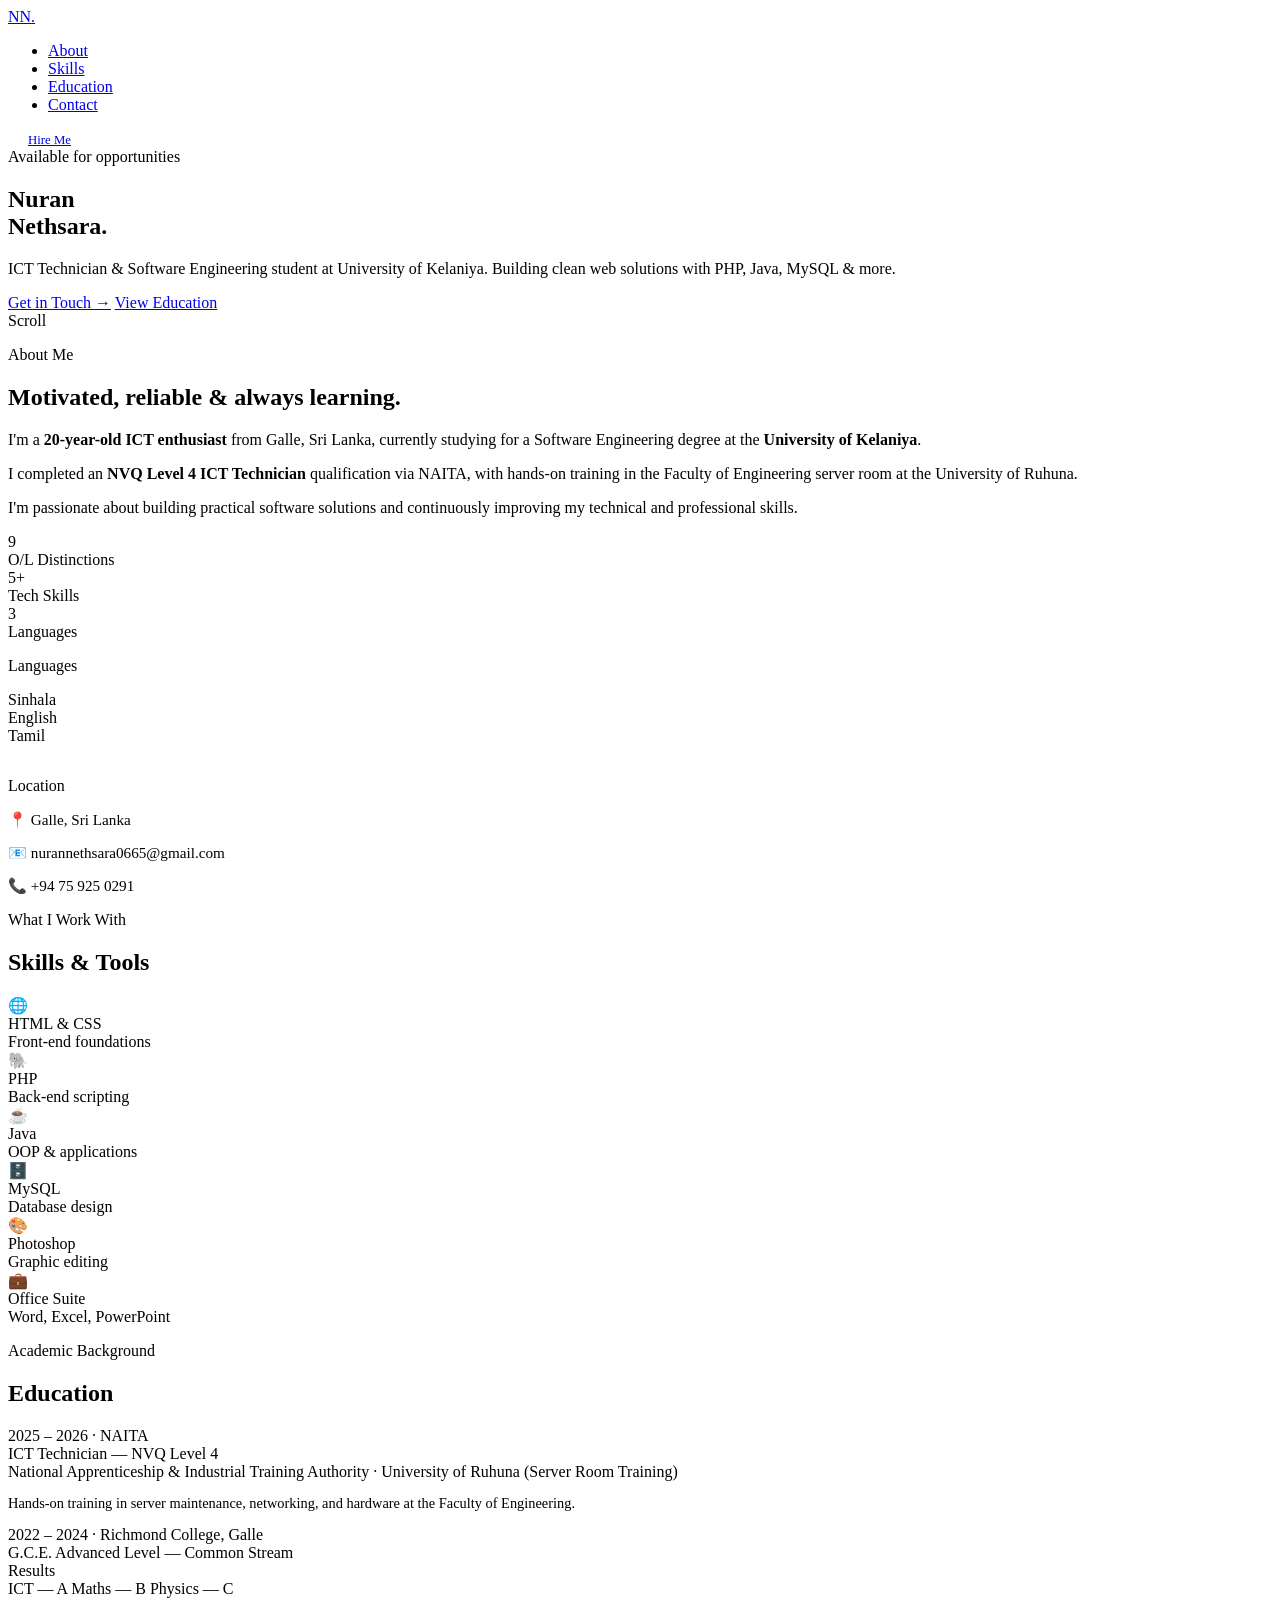
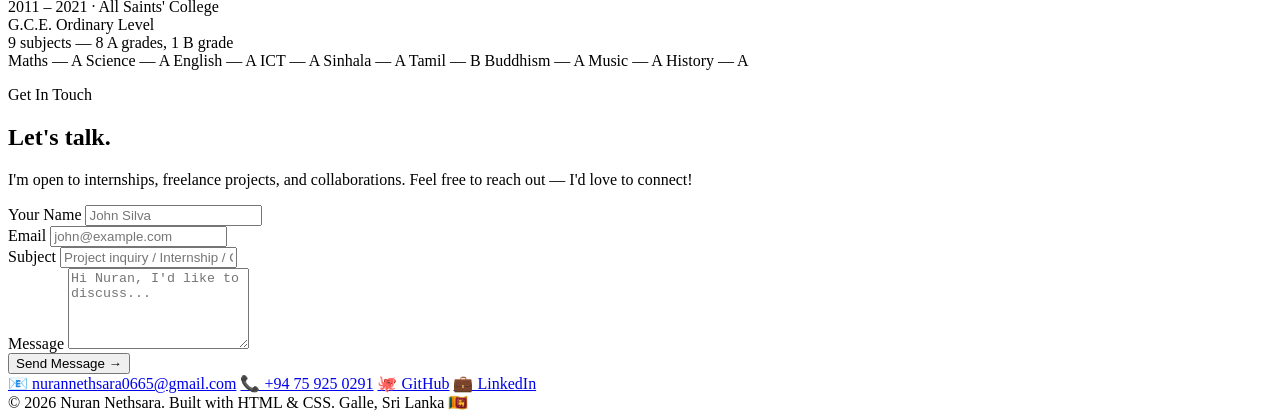
==== index.html @ fb5e3c19 "Update index.html" ====
<!DOCTYPE html>
<html lang="en">
<head>
<meta charset="UTF-8">
<meta name="viewport" content="width=device-width, initial-scale=1.0">
<title>Nuran Nethsara — ICT Technician & Developer</title>
<link href="https://fonts.googleapis.com/css2?family=Syne:wght@400;500;600;700;800&family=DM+Sans:ital,wght@0,300;0,400;0,500;1,300&display=swap" rel="stylesheet">
<link href="https://github.com/nurannethsara/nurannethsara.github.io/blob/758da7e2cd773003d09fb0787249d0e56557e834/Style.css" rel="stylesheet">
</head>
<body>

<!-- ── NAV ── -->
<nav>
  <a href="#hero" class="nav-logo">NN<span>.</span></a>
  <ul class="nav-links">
    <li><a href="about.html">About</a></li>
    <li><a href="https://github.com/nurannethsara/nurannethsara.github.io/blob/f332713acf069020cc427715a535e6f636469f1b/skills.html">Skills</a></li>
    <li><a href="https://github.com/nurannethsara/nurannethsara.github.io/blob/f332713acf069020cc427715a535e6f636469f1b/education.html">Education</a></li>
    <li><a href="https://github.com/nurannethsara/nurannethsara.github.io/blob/f332713acf069020cc427715a535e6f636469f1b/contacts.html">Contact</a></li>
  </ul>
  <a href="mailto:nurannethsara0665@gmail.com" class="btn-primary" style="font-size:0.8rem; padding:0.6rem 1.25rem;">Hire Me</a>
</nav>

<!-- ── HERO ── -->
<section id="hero">
  <div class="hero-glow"></div>
  <div class="hero-glow2"></div>
  <div class="hero-content">
    <div class="hero-badge">Available for opportunities</div>
    <h1>
      Nuran<br>
      <span class="line2">Nethsara.</span>
    </h1>
    <p class="hero-desc">
      ICT Technician &amp; Software Engineering student at University of Kelaniya. 
      Building clean web solutions with PHP, Java, MySQL &amp; more.
    </p>
    <div class="hero-cta">
      <a href="#contact" class="btn-primary">Get in Touch →</a>
      <a href="#education" class="btn-outline">View Education</a>
    </div>
  </div>
  <div class="hero-scroll">
    <span>Scroll</span>
    <div class="scroll-line"></div>
  </div>
</section>

<!-- ── ABOUT ── -->
<section id="about">
  <div class="about-grid">
    <div class="about-text">
      <p class="section-label">About Me</p>
      <h2 class="section-title">Motivated, reliable &amp; always learning.</h2>
      <p>I'm a <strong>20-year-old ICT enthusiast</strong> from Galle, Sri Lanka, currently studying for a Software Engineering degree at the <strong>University of Kelaniya</strong>.</p>
      <p>I completed an <strong>NVQ Level 4 ICT Technician</strong> qualification via NAITA, with hands-on training in the Faculty of Engineering server room at the University of Ruhuna.</p>
      <p>I'm passionate about building practical software solutions and continuously improving my technical and professional skills.</p>
      <div class="stat-row">
        <div class="stat-box">
          <div class="stat-num">9</div>
          <div class="stat-label">O/L Distinctions</div>
        </div>
        <div class="stat-box">
          <div class="stat-num">5+</div>
          <div class="stat-label">Tech Skills</div>
        </div>
        <div class="stat-box">
          <div class="stat-num">3</div>
          <div class="stat-label">Languages</div>
        </div>
      </div>
    </div>
    <div>
      <p class="section-label">Languages</p>
      <div class="lang-block">
        <div class="lang-item">
          <span class="lang-name">Sinhala</span>
          <div class="lang-dots">
            <div class="dot filled"></div><div class="dot filled"></div><div class="dot filled"></div><div class="dot filled"></div><div class="dot filled"></div>
          </div>
        </div>
        <div class="lang-item">
          <span class="lang-name">English</span>
          <div class="lang-dots">
            <div class="dot filled"></div><div class="dot filled"></div><div class="dot filled"></div><div class="dot filled"></div><div class="dot"></div>
          </div>
        </div>
        <div class="lang-item">
          <span class="lang-name">Tamil</span>
          <div class="lang-dots">
            <div class="dot filled"></div><div class="dot filled"></div><div class="dot filled"></div><div class="dot"></div><div class="dot"></div>
          </div>
        </div>
      </div>
      <div style="margin-top:2rem;">
        <p class="section-label">Location</p>
        <p style="color:var(--muted); font-size:0.95rem; margin-top:0.5rem;">📍 Galle, Sri Lanka</p>
        <p style="color:var(--muted); font-size:0.95rem; margin-top:0.4rem;">📧 nurannethsara0665@gmail.com</p>
        <p style="color:var(--muted); font-size:0.95rem; margin-top:0.4rem;">📞 +94 75 925 0291</p>
      </div>
    </div>
  </div>
</section>

<!-- ── SKILLS ── -->
<section id="skills">
  <p class="section-label">What I Work With</p>
  <h2 class="section-title">Skills &amp; Tools</h2>
  <div class="skills-grid">
    <div class="skill-card">
      <span class="skill-icon">🌐</span>
      <div class="skill-name">HTML &amp; CSS</div>
      <div class="skill-level">Front-end foundations</div>
      <div class="skill-bar"><div class="skill-fill" style="width:80%"></div></div>
    </div>
    <div class="skill-card">
      <span class="skill-icon">🐘</span>
      <div class="skill-name">PHP</div>
      <div class="skill-level">Back-end scripting</div>
      <div class="skill-bar"><div class="skill-fill" style="width:65%"></div></div>
    </div>
    <div class="skill-card">
      <span class="skill-icon">☕</span>
      <div class="skill-name">Java</div>
      <div class="skill-level">OOP &amp; applications</div>
      <div class="skill-bar"><div class="skill-fill" style="width:60%"></div></div>
    </div>
    <div class="skill-card">
      <span class="skill-icon">🗄️</span>
      <div class="skill-name">MySQL</div>
      <div class="skill-level">Database design</div>
      <div class="skill-bar"><div class="skill-fill" style="width:70%"></div></div>
    </div>
    <div class="skill-card">
      <span class="skill-icon">🎨</span>
      <div class="skill-name">Photoshop</div>
      <div class="skill-level">Graphic editing</div>
      <div class="skill-bar"><div class="skill-fill" style="width:75%"></div></div>
    </div>
    <div class="skill-card">
      <span class="skill-icon">💼</span>
      <div class="skill-name">Office Suite</div>
      <div class="skill-level">Word, Excel, PowerPoint</div>
      <div class="skill-bar"><div class="skill-fill" style="width:90%"></div></div>
    </div>
  </div>
</section>

<!-- ── EDUCATION ── -->
<section id="education">
  <p class="section-label">Academic Background</p>
  <h2 class="section-title">Education</h2>
  <div class="timeline">
    <div class="tl-item">
      <div class="tl-dot"></div>
      <div class="tl-year">2025 – 2026 · NAITA</div>
      <div class="tl-title">ICT Technician — NVQ Level 4</div>
      <div class="tl-school">National Apprenticeship &amp; Industrial Training Authority · University of Ruhuna (Server Room Training)</div>
      <p style="color:var(--muted); font-size:0.9rem;">Hands-on training in server maintenance, networking, and hardware at the Faculty of Engineering.</p>
    </div>
    <div class="tl-item">
      <div class="tl-dot"></div>
      <div class="tl-year">2022 – 2024 · Richmond College, Galle</div>
      <div class="tl-title">G.C.E. Advanced Level — Common Stream</div>
      <div class="tl-school">Results</div>
      <div class="grade-pills">
        <span class="pill a">ICT — A</span>
        <span class="pill b">Maths — B</span>
        <span class="pill c">Physics — C</span>
      </div>
    </div>
    <div class="tl-item">
      <div class="tl-dot"></div>
      <div class="tl-year">2011 – 2021 · All Saints' College</div>
      <div class="tl-title">G.C.E. Ordinary Level</div>
      <div class="tl-school">9 subjects — 8 A grades, 1 B grade</div>
      <div class="grade-pills">
        <span class="pill a">Maths — A</span>
        <span class="pill a">Science — A</span>
        <span class="pill a">English — A</span>
        <span class="pill a">ICT — A</span>
        <span class="pill a">Sinhala — A</span>
        <span class="pill b">Tamil — B</span>
        <span class="pill a">Buddhism — A</span>
        <span class="pill a">Music — A</span>
        <span class="pill a">History — A</span>
      </div>
    </div>
  </div>
</section>

<!-- ── CONTACT ── -->
<section id="contact">
  <p class="section-label">Get In Touch</p>
  <h2 class="section-title">Let's talk.</h2>
  <div class="contact-wrap">
    <p class="contact-desc">
      I'm open to internships, freelance projects, and collaborations. 
      Feel free to reach out — I'd love to connect!
    </p>
    <form class="contact-form" onsubmit="handleSubmit(event)">
      <div class="form-row">
        <div class="form-group">
          <label>Your Name</label>
          <input type="text" placeholder="John Silva" required />
        </div>
        <div class="form-group">
          <label>Email</label>
          <input type="email" placeholder="john@example.com" required />
        </div>
      </div>
      <div class="form-group">
        <label>Subject</label>
        <input type="text" placeholder="Project inquiry / Internship / Collaboration" />
      </div>
      <div class="form-group">
        <label>Message</label>
        <textarea rows="5" placeholder="Hi Nuran, I'd like to discuss..."></textarea>
      </div>
      <div>
        <button type="submit" class="btn-primary">Send Message →</button>
      </div>
      <p id="form-msg" style="font-size:0.875rem; color:var(--accent); display:none; margin-top:0.5rem;">✓ Message sent! (Connect a form service like Formspree to make this live.)</p>
    </form>
    <div class="contact-links">
      <a href="mailto:nurannethsara0665@gmail.com" class="contact-link">📧 nurannethsara0665@gmail.com</a>
      <a href="tel:+94759250291" class="contact-link">📞 +94 75 925 0291</a>
      <a href="https://github.com" target="_blank" class="contact-link">🐙 GitHub</a>
      <a href="https://linkedin.com" target="_blank" class="contact-link">💼 LinkedIn</a>
    </div>
  </div>
</section>

<!-- ── FOOTER ── -->
<footer>
  <span>© 2026 Nuran Nethsara. Built with HTML &amp; CSS.</span>
  <span>Galle, Sri Lanka 🇱🇰</span>
</footer>

<script>
function handleSubmit(e) {
  e.preventDefault();
  document.getElementById('form-msg').style.display = 'block';
  e.target.reset();
}

const observer = new IntersectionObserver((entries) => {
  entries.forEach(entry => {
    if (entry.isIntersecting) {
      entry.target.style.opacity = '1';
      entry.target.style.transform = 'translateY(0)';
    }
  });
}, { threshold: 0.1 });

document.querySelectorAll('.skill-card, .tl-item, .stat-box').forEach(el => {
  el.style.opacity = '0';
  el.style.transform = 'translateY(20px)';
  el.style.transition = 'opacity 0.5s ease, transform 0.5s ease';
  observer.observe(el);
});
</script>
</body>
</html>
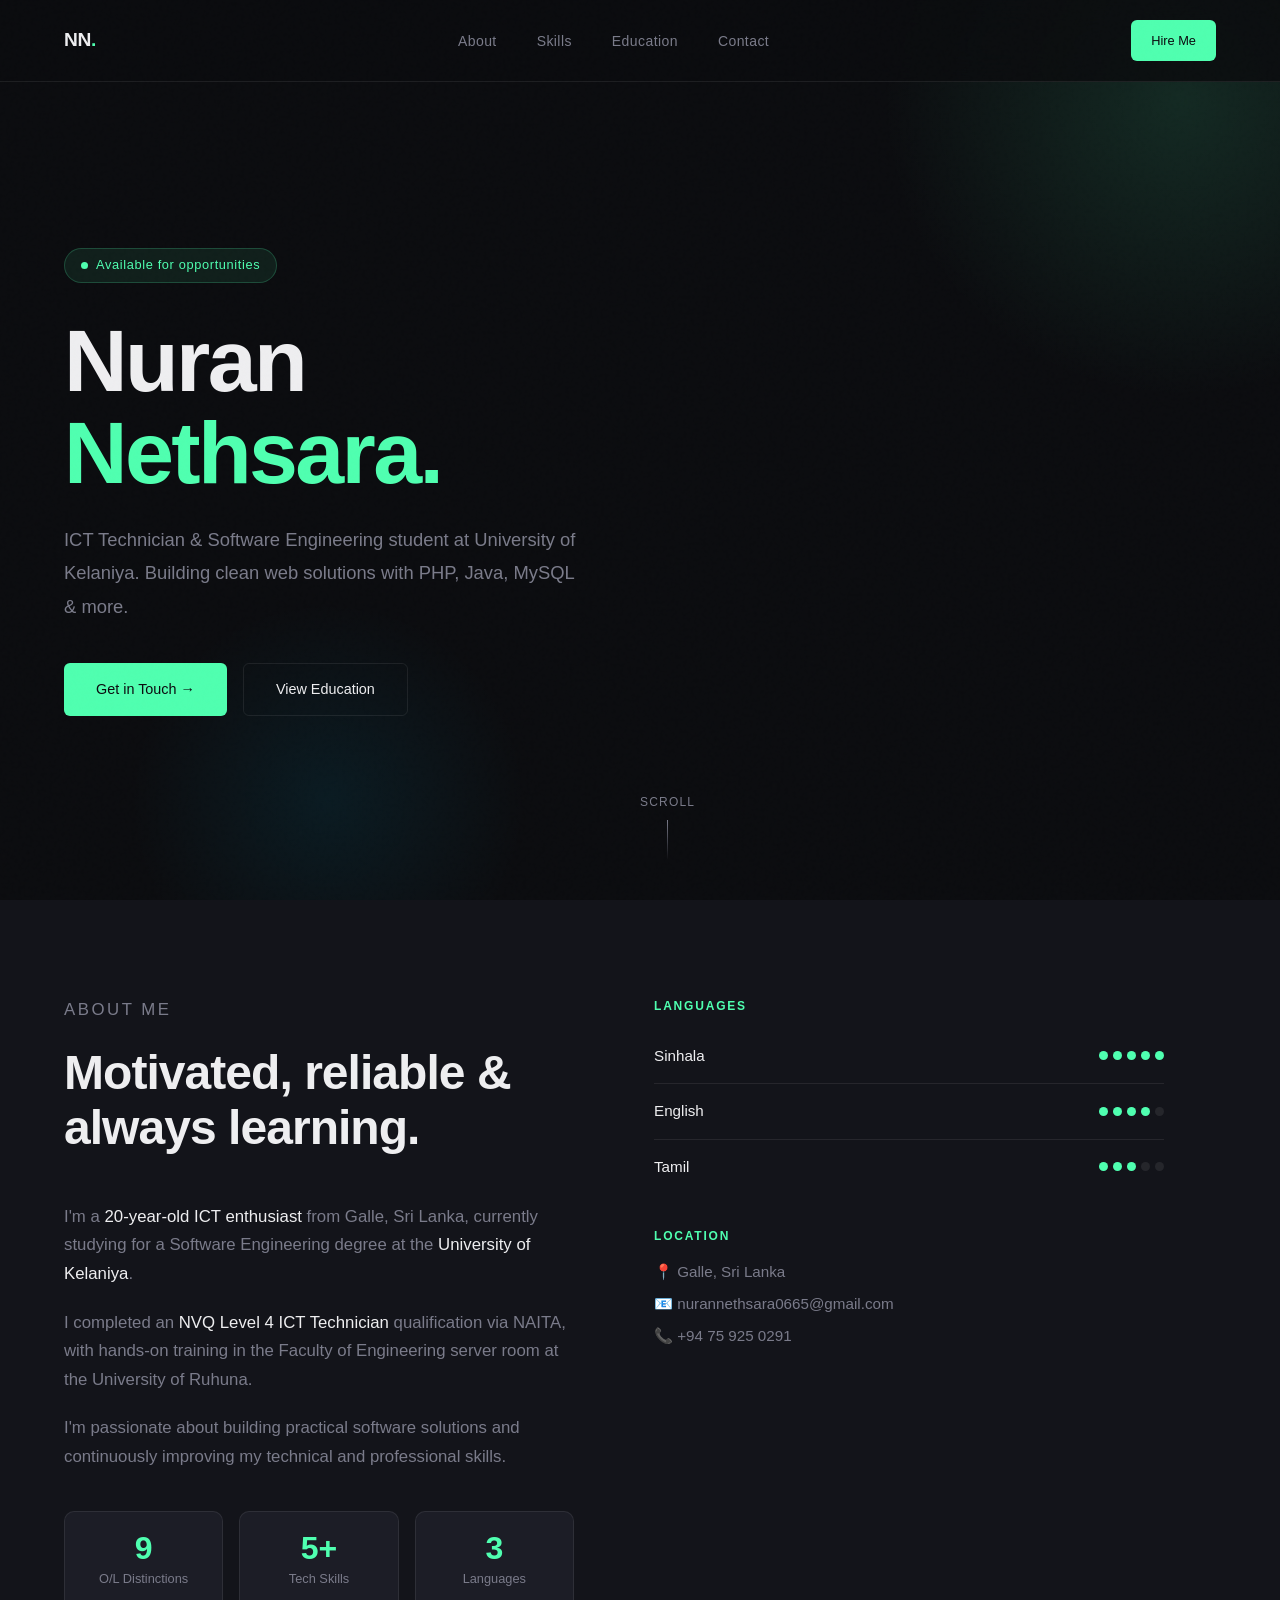
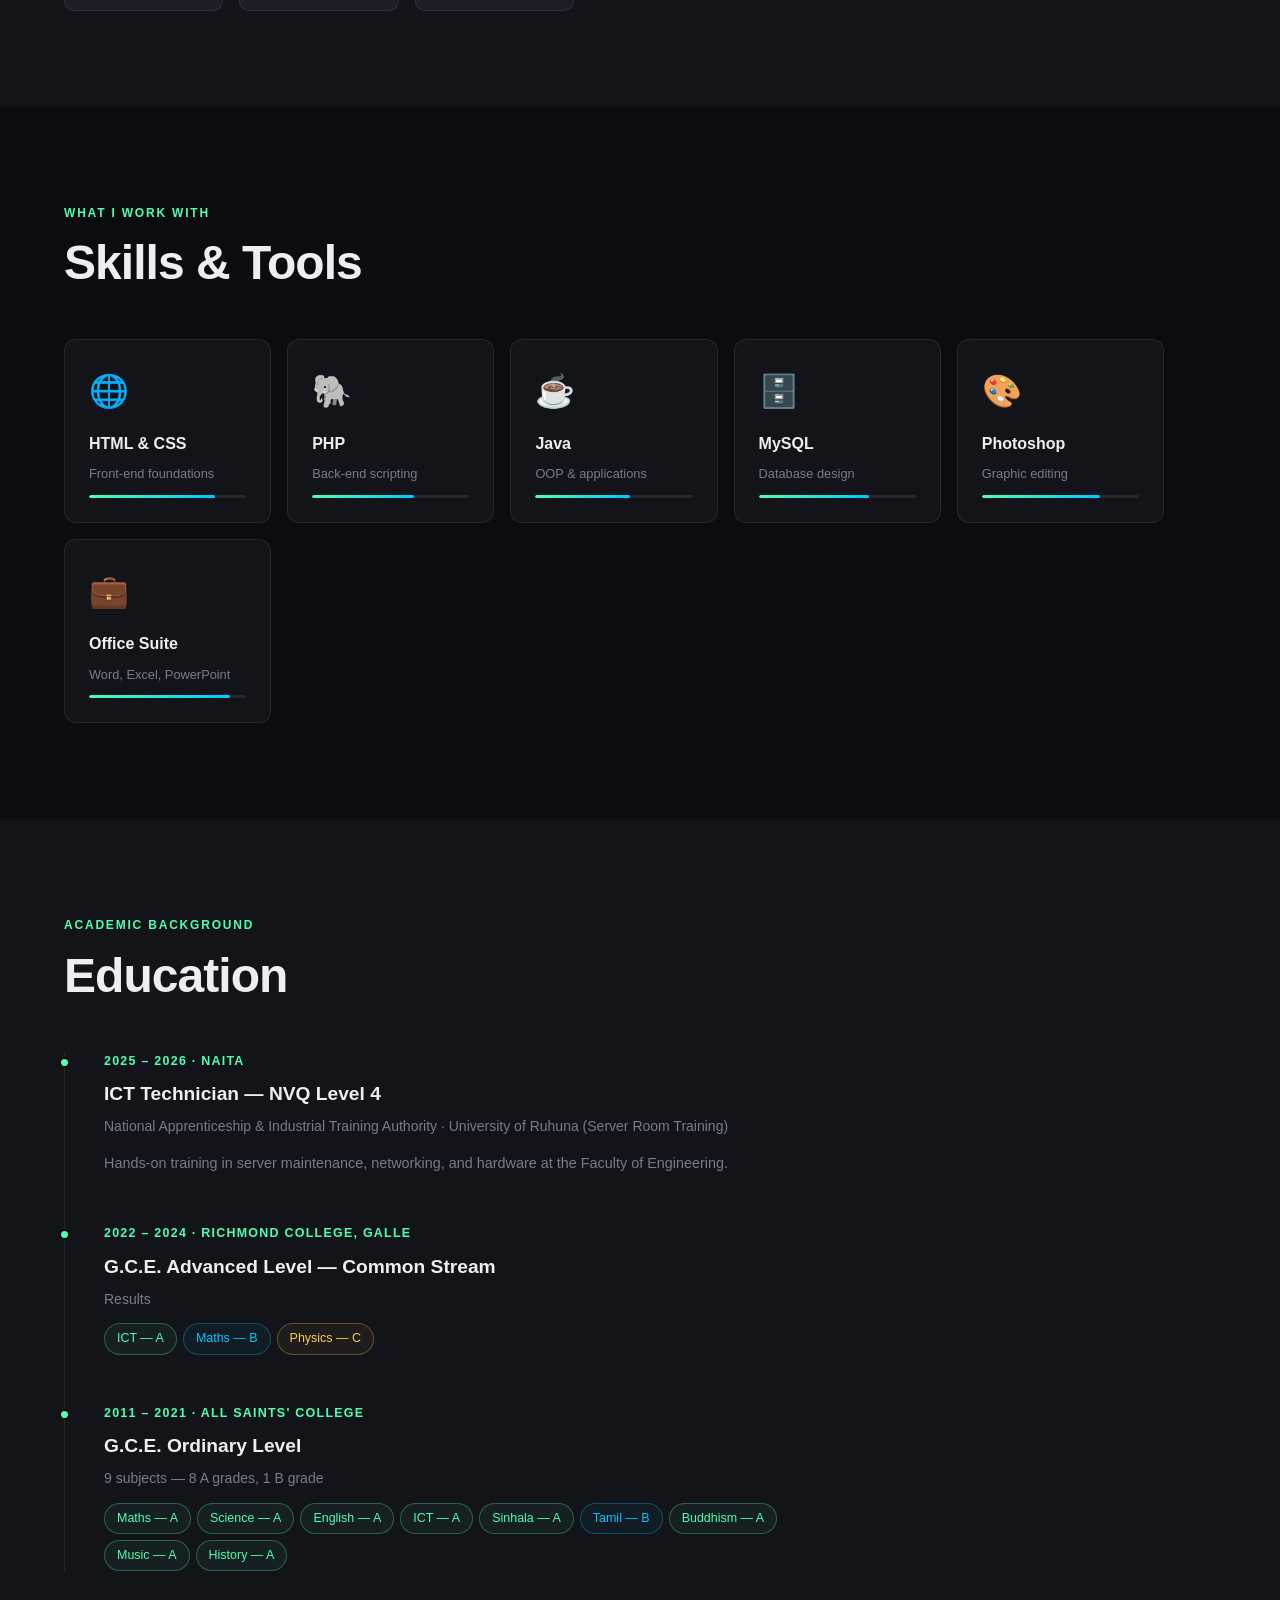
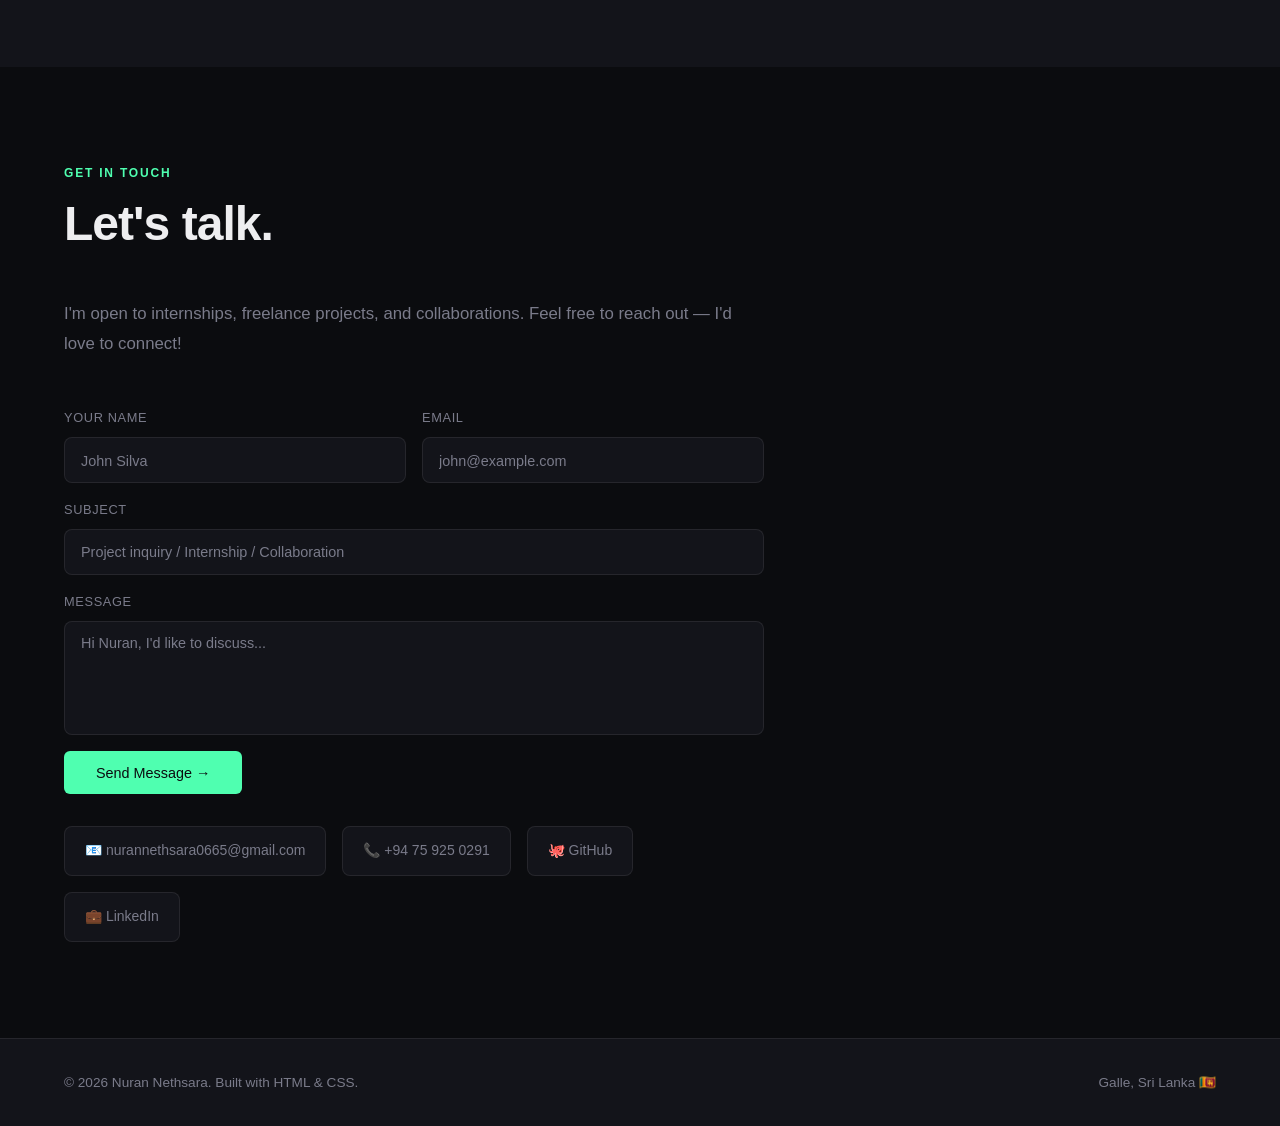
==== commit 22148f0b: "Update index.html" ====
--- a/index.html
+++ b/index.html
@@ -5,7 +5,7 @@
 <meta name="viewport" content="width=device-width, initial-scale=1.0">
 <title>Nuran Nethsara — ICT Technician & Developer</title>
 <link href="https://fonts.googleapis.com/css2?family=Syne:wght@400;500;600;700;800&family=DM+Sans:ital,wght@0,300;0,400;0,500;1,300&display=swap" rel="stylesheet">
-<link href="https://github.com/nurannethsara/nurannethsara.github.io/blob/758da7e2cd773003d09fb0787249d0e56557e834/Style.css" rel="stylesheet">
+<link href="Style.css" rel="stylesheet">
 </head>
 <body>
 
--- a/Style.css
+++ b/Style.css
@@ -0,0 +1,544 @@
+ *, *::before, *::after { box-sizing: border-box; margin: 0; padding: 0; }
+
+  :root {
+    --bg: #0b0c0f;
+    --surface: #13141a;
+    --surface2: #1c1d26;
+    --border: rgba(255,255,255,0.08);
+    --accent: #4fffb0;
+    --accent2: #00c8ff;
+    --text: #eeeef0;
+    --muted: #7a7b8a;
+    --font-display: 'Syne', sans-serif;
+    --font-body: 'DM Sans', sans-serif;
+  }
+
+  html { scroll-behavior: smooth; }
+
+  body {
+    background: var(--bg);
+    color: var(--text);
+    font-family: var(--font-body);
+    font-size: 16px;
+    line-height: 1.7;
+    overflow-x: hidden;
+  }
+
+  /* ── NOISE TEXTURE OVERLAY ── */
+  body::before {
+    content: '';
+    position: fixed;
+    inset: 0;
+    background-image: url("data:image/svg+xml,%3Csvg viewBox='0 0 256 256' xmlns='http://www.w3.org/2000/svg'%3E%3Cfilter id='noise'%3E%3CfeTurbulence type='fractalNoise' baseFrequency='0.9' numOctaves='4' stitchTiles='stitch'/%3E%3C/filter%3E%3Crect width='100%25' height='100%25' filter='url(%23noise)' opacity='0.04'/%3E%3C/svg%3E");
+    pointer-events: none;
+    z-index: 9999;
+    opacity: 0.4;
+  }
+
+  /* ── NAV ── */
+  nav {
+    position: fixed;
+    top: 0; left: 0; right: 0;
+    z-index: 100;
+    display: flex;
+    align-items: center;
+    justify-content: space-between;
+    padding: 1.25rem 4rem;
+    background: rgba(11,12,15,0.85);
+    backdrop-filter: blur(16px);
+    border-bottom: 1px solid var(--border);
+  }
+
+  .nav-logo {
+    font-family: var(--font-display);
+    font-weight: 800;
+    font-size: 1.2rem;
+    letter-spacing: -0.02em;
+    color: var(--text);
+    text-decoration: none;
+  }
+
+  .nav-logo span { color: var(--accent); }
+
+  .nav-links { display: flex; gap: 2.5rem; list-style: none; }
+  .nav-links a {
+    font-size: 0.875rem;
+    font-weight: 500;
+    color: var(--muted);
+    text-decoration: none;
+    letter-spacing: 0.03em;
+    transition: color 0.2s;
+  }
+  .nav-links a:hover { color: var(--accent); }
+
+  /* ── HERO ── */
+  #hero {
+    min-height: 100vh;
+    display: flex;
+    align-items: center;
+    padding: 8rem 4rem 4rem;
+    position: relative;
+    overflow: hidden;
+  }
+
+  .hero-glow {
+    position: absolute;
+    top: -200px; right: -200px;
+    width: 600px; height: 600px;
+    background: radial-gradient(circle, rgba(79,255,176,0.12) 0%, transparent 70%);
+    pointer-events: none;
+  }
+
+  .hero-glow2 {
+    position: absolute;
+    bottom: -100px; left: 10%;
+    width: 400px; height: 400px;
+    background: radial-gradient(circle, rgba(0,200,255,0.08) 0%, transparent 70%);
+    pointer-events: none;
+  }
+
+  .hero-content { max-width: 800px; position: relative; z-index: 1; }
+
+  .hero-badge {
+    display: inline-flex;
+    align-items: center;
+    gap: 8px;
+    background: rgba(79,255,176,0.08);
+    border: 1px solid rgba(79,255,176,0.2);
+    border-radius: 100px;
+    padding: 0.35rem 1rem;
+    font-size: 0.8rem;
+    font-weight: 500;
+    color: var(--accent);
+    letter-spacing: 0.05em;
+    margin-bottom: 2rem;
+    animation: fadeUp 0.6s ease both;
+  }
+
+  .hero-badge::before {
+    content: '';
+    width: 7px; height: 7px;
+    border-radius: 50%;
+    background: var(--accent);
+    animation: pulse 2s infinite;
+  }
+
+  @keyframes pulse {
+    0%, 100% { opacity: 1; transform: scale(1); }
+    50% { opacity: 0.5; transform: scale(0.8); }
+  }
+
+  h1 {
+    font-family: var(--font-display);
+    font-size: clamp(3rem, 7vw, 5.5rem);
+    font-weight: 800;
+    line-height: 1.05;
+    letter-spacing: -0.03em;
+    margin-bottom: 1.5rem;
+    animation: fadeUp 0.6s 0.1s ease both;
+  }
+
+  h1 .line2 { color: var(--accent); }
+
+  .hero-desc {
+    font-size: 1.15rem;
+    color: var(--muted);
+    max-width: 520px;
+    line-height: 1.8;
+    margin-bottom: 2.5rem;
+    font-weight: 300;
+    animation: fadeUp 0.6s 0.2s ease both;
+  }
+
+  .hero-cta {
+    display: flex;
+    gap: 1rem;
+    flex-wrap: wrap;
+    animation: fadeUp 0.6s 0.3s ease both;
+  }
+
+  .btn-primary {
+    display: inline-flex;
+    align-items: center;
+    gap: 8px;
+    background: var(--accent);
+    color: #0b0c0f;
+    font-family: var(--font-body);
+    font-weight: 500;
+    font-size: 0.9rem;
+    padding: 0.85rem 2rem;
+    border-radius: 6px;
+    text-decoration: none;
+    transition: all 0.2s;
+    border: none;
+    cursor: pointer;
+  }
+  .btn-primary:hover { background: #6fffbf; transform: translateY(-2px); }
+
+  .btn-outline {
+    display: inline-flex;
+    align-items: center;
+    gap: 8px;
+    background: transparent;
+    color: var(--text);
+    font-family: var(--font-body);
+    font-weight: 500;
+    font-size: 0.9rem;
+    padding: 0.85rem 2rem;
+    border-radius: 6px;
+    text-decoration: none;
+    border: 1px solid var(--border);
+    transition: all 0.2s;
+    cursor: pointer;
+  }
+  .btn-outline:hover { border-color: rgba(255,255,255,0.3); transform: translateY(-2px); }
+
+  .hero-scroll {
+    position: absolute;
+    bottom: 2.5rem;
+    left: 50%;
+    transform: translateX(-50%);
+    display: flex;
+    flex-direction: column;
+    align-items: center;
+    gap: 8px;
+    color: var(--muted);
+    font-size: 0.75rem;
+    letter-spacing: 0.1em;
+    text-transform: uppercase;
+    animation: fadeUp 0.6s 0.6s ease both;
+  }
+
+  .scroll-line {
+    width: 1px;
+    height: 40px;
+    background: linear-gradient(to bottom, var(--muted), transparent);
+    animation: scrollAnim 2s ease-in-out infinite;
+  }
+
+  @keyframes scrollAnim {
+    0%, 100% { opacity: 1; transform: scaleY(1); }
+    50% { opacity: 0.3; transform: scaleY(0.5); }
+  }
+
+  /* ── SECTIONS ── */
+  section { padding: 6rem 4rem; }
+
+  .section-label {
+    font-size: 0.75rem;
+    font-weight: 600;
+    letter-spacing: 0.15em;
+    text-transform: uppercase;
+    color: var(--accent);
+    margin-bottom: 0.75rem;
+  }
+
+  .section-title {
+    font-family: var(--font-display);
+    font-size: clamp(2rem, 4vw, 3rem);
+    font-weight: 700;
+    letter-spacing: -0.02em;
+    line-height: 1.15;
+    margin-bottom: 3rem;
+    color: var(--text);
+  }
+
+  /* ── ABOUT ── */
+  #about { background: var(--surface); }
+
+  .about-grid {
+    display: grid;
+    grid-template-columns: 1fr 1fr;
+    gap: 5rem;
+    align-items: start;
+    max-width: 1100px;
+  }
+
+  .about-text p {
+    color: var(--muted);
+    font-weight: 300;
+    font-size: 1.05rem;
+    margin-bottom: 1.25rem;
+  }
+
+  .about-text p strong { color: var(--text); font-weight: 500; }
+
+  .stat-row {
+    display: grid;
+    grid-template-columns: repeat(3, 1fr);
+    gap: 1rem;
+    margin-top: 2.5rem;
+  }
+
+  .stat-box {
+    background: var(--surface2);
+    border: 1px solid var(--border);
+    border-radius: 10px;
+    padding: 1.25rem;
+    text-align: center;
+  }
+
+  .stat-num {
+    font-family: var(--font-display);
+    font-size: 2rem;
+    font-weight: 700;
+    color: var(--accent);
+    line-height: 1;
+    margin-bottom: 4px;
+  }
+
+  .stat-label { font-size: 0.8rem; color: var(--muted); }
+
+  .lang-block { margin-top: 0.5rem; }
+
+  .lang-item {
+    display: flex;
+    align-items: center;
+    justify-content: space-between;
+    padding: 0.9rem 0;
+    border-bottom: 1px solid var(--border);
+  }
+  .lang-item:last-child { border-bottom: none; }
+
+  .lang-name { font-weight: 500; font-size: 0.95rem; }
+
+  .lang-dots { display: flex; gap: 5px; }
+
+  .dot {
+    width: 9px; height: 9px;
+    border-radius: 50%;
+    background: var(--border);
+  }
+  .dot.filled { background: var(--accent); }
+
+  /* ── SKILLS ── */
+  #skills { background: var(--bg); }
+
+  .skills-grid {
+    display: grid;
+    grid-template-columns: repeat(auto-fit, minmax(180px, 1fr));
+    gap: 1rem;
+    max-width: 1100px;
+  }
+
+  .skill-card {
+    background: var(--surface);
+    border: 1px solid var(--border);
+    border-radius: 12px;
+    padding: 1.5rem;
+    transition: all 0.3s;
+    cursor: default;
+    position: relative;
+    overflow: hidden;
+  }
+
+  .skill-card::before {
+    content: '';
+    position: absolute;
+    bottom: 0; left: 0; right: 0;
+    height: 2px;
+    background: linear-gradient(90deg, var(--accent), var(--accent2));
+    transform: scaleX(0);
+    transform-origin: left;
+    transition: transform 0.3s;
+  }
+
+  .skill-card:hover { border-color: rgba(79,255,176,0.3); transform: translateY(-4px); }
+  .skill-card:hover::before { transform: scaleX(1); }
+
+  .skill-icon {
+    font-size: 2rem;
+    margin-bottom: 0.75rem;
+    display: block;
+  }
+
+  .skill-name {
+    font-family: var(--font-display);
+    font-weight: 600;
+    font-size: 1rem;
+    margin-bottom: 6px;
+  }
+
+  .skill-level {
+    font-size: 0.8rem;
+    color: var(--muted);
+  }
+
+  .skill-bar {
+    height: 3px;
+    background: var(--border);
+    border-radius: 2px;
+    margin-top: 10px;
+    overflow: hidden;
+  }
+
+  .skill-fill {
+    height: 100%;
+    border-radius: 2px;
+    background: linear-gradient(90deg, var(--accent), var(--accent2));
+    transition: width 1s ease;
+  }
+
+  /* ── EDUCATION ── */
+  #education { background: var(--surface); }
+
+  .timeline { max-width: 800px; position: relative; }
+
+  .timeline::before {
+    content: '';
+    position: absolute;
+    left: 0;
+    top: 0; bottom: 0;
+    width: 1px;
+    background: var(--border);
+  }
+
+  .tl-item {
+    padding-left: 2.5rem;
+    padding-bottom: 3rem;
+    position: relative;
+  }
+  .tl-item:last-child { padding-bottom: 0; }
+
+  .tl-dot {
+    position: absolute;
+    left: -5px;
+    top: 6px;
+    width: 11px; height: 11px;
+    border-radius: 50%;
+    background: var(--accent);
+    border: 2px solid var(--bg);
+  }
+
+  .tl-year {
+    font-size: 0.78rem;
+    font-weight: 600;
+    letter-spacing: 0.1em;
+    color: var(--accent);
+    text-transform: uppercase;
+    margin-bottom: 0.4rem;
+  }
+
+  .tl-title {
+    font-family: var(--font-display);
+    font-size: 1.2rem;
+    font-weight: 700;
+    margin-bottom: 0.25rem;
+    color: var(--text);
+  }
+
+  .tl-school {
+    font-size: 0.875rem;
+    color: var(--muted);
+    margin-bottom: 0.75rem;
+  }
+
+  .grade-pills { display: flex; flex-wrap: wrap; gap: 6px; margin-top: 0.75rem; }
+
+  .pill {
+    font-size: 0.78rem;
+    padding: 0.25rem 0.75rem;
+    border-radius: 100px;
+    background: var(--surface2);
+    border: 1px solid var(--border);
+    color: var(--muted);
+  }
+
+  .pill.a { border-color: rgba(79,255,176,0.3); color: var(--accent); background: rgba(79,255,176,0.05); }
+  .pill.b { border-color: rgba(0,200,255,0.3); color: var(--accent2); background: rgba(0,200,255,0.05); }
+  .pill.c { border-color: rgba(255,200,80,0.3); color: #ffc850; background: rgba(255,200,80,0.05); }
+
+  /* ── CONTACT ── */
+  #contact { background: var(--bg); }
+
+  .contact-wrap {
+    max-width: 700px;
+  }
+
+  .contact-desc {
+    color: var(--muted);
+    font-size: 1.05rem;
+    font-weight: 300;
+    margin-bottom: 3rem;
+    line-height: 1.8;
+  }
+
+  .contact-form { display: flex; flex-direction: column; gap: 1rem; }
+
+  .form-row { display: grid; grid-template-columns: 1fr 1fr; gap: 1rem; }
+
+  .form-group { display: flex; flex-direction: column; gap: 0.5rem; }
+
+  .form-group label { font-size: 0.8rem; font-weight: 500; color: var(--muted); letter-spacing: 0.05em; text-transform: uppercase; }
+
+  .form-group input,
+  .form-group textarea {
+    background: var(--surface);
+    border: 1px solid var(--border);
+    border-radius: 8px;
+    padding: 0.85rem 1rem;
+    color: var(--text);
+    font-family: var(--font-body);
+    font-size: 0.95rem;
+    outline: none;
+    transition: border-color 0.2s;
+    resize: none;
+  }
+
+  .form-group input:focus,
+  .form-group textarea:focus { border-color: rgba(79,255,176,0.4); }
+
+  .form-group input::placeholder,
+  .form-group textarea::placeholder { color: var(--muted); font-size: 0.9rem; }
+
+  .contact-links {
+    display: flex;
+    gap: 1rem;
+    margin-top: 2rem;
+    flex-wrap: wrap;
+  }
+
+  .contact-link {
+    display: inline-flex;
+    align-items: center;
+    gap: 8px;
+    background: var(--surface);
+    border: 1px solid var(--border);
+    border-radius: 8px;
+    padding: 0.75rem 1.25rem;
+    text-decoration: none;
+    color: var(--muted);
+    font-size: 0.875rem;
+    transition: all 0.2s;
+  }
+  .contact-link:hover { color: var(--accent); border-color: rgba(79,255,176,0.3); }
+
+  /* ── FOOTER ── */
+  footer {
+    padding: 2rem 4rem;
+    border-top: 1px solid var(--border);
+    display: flex;
+    align-items: center;
+    justify-content: space-between;
+    color: var(--muted);
+    font-size: 0.85rem;
+    background: var(--surface);
+  }
+
+  footer a { color: var(--accent); text-decoration: none; }
+
+  @keyframes fadeUp {
+    from { opacity: 0; transform: translateY(24px); }
+    to { opacity: 1; transform: translateY(0); }
+  }
+
+  /* ── MOBILE ── */
+  @media (max-width: 768px) {
+    nav { padding: 1rem 1.5rem; }
+    .nav-links { display: none; }
+    #hero, section { padding-left: 1.5rem; padding-right: 1.5rem; }
+    .about-grid { grid-template-columns: 1fr; gap: 2.5rem; }
+    .form-row { grid-template-columns: 1fr; }
+    footer { flex-direction: column; gap: 0.5rem; text-align: center; }
+    .stat-row { grid-template-columns: repeat(3,1fr); }
+  }
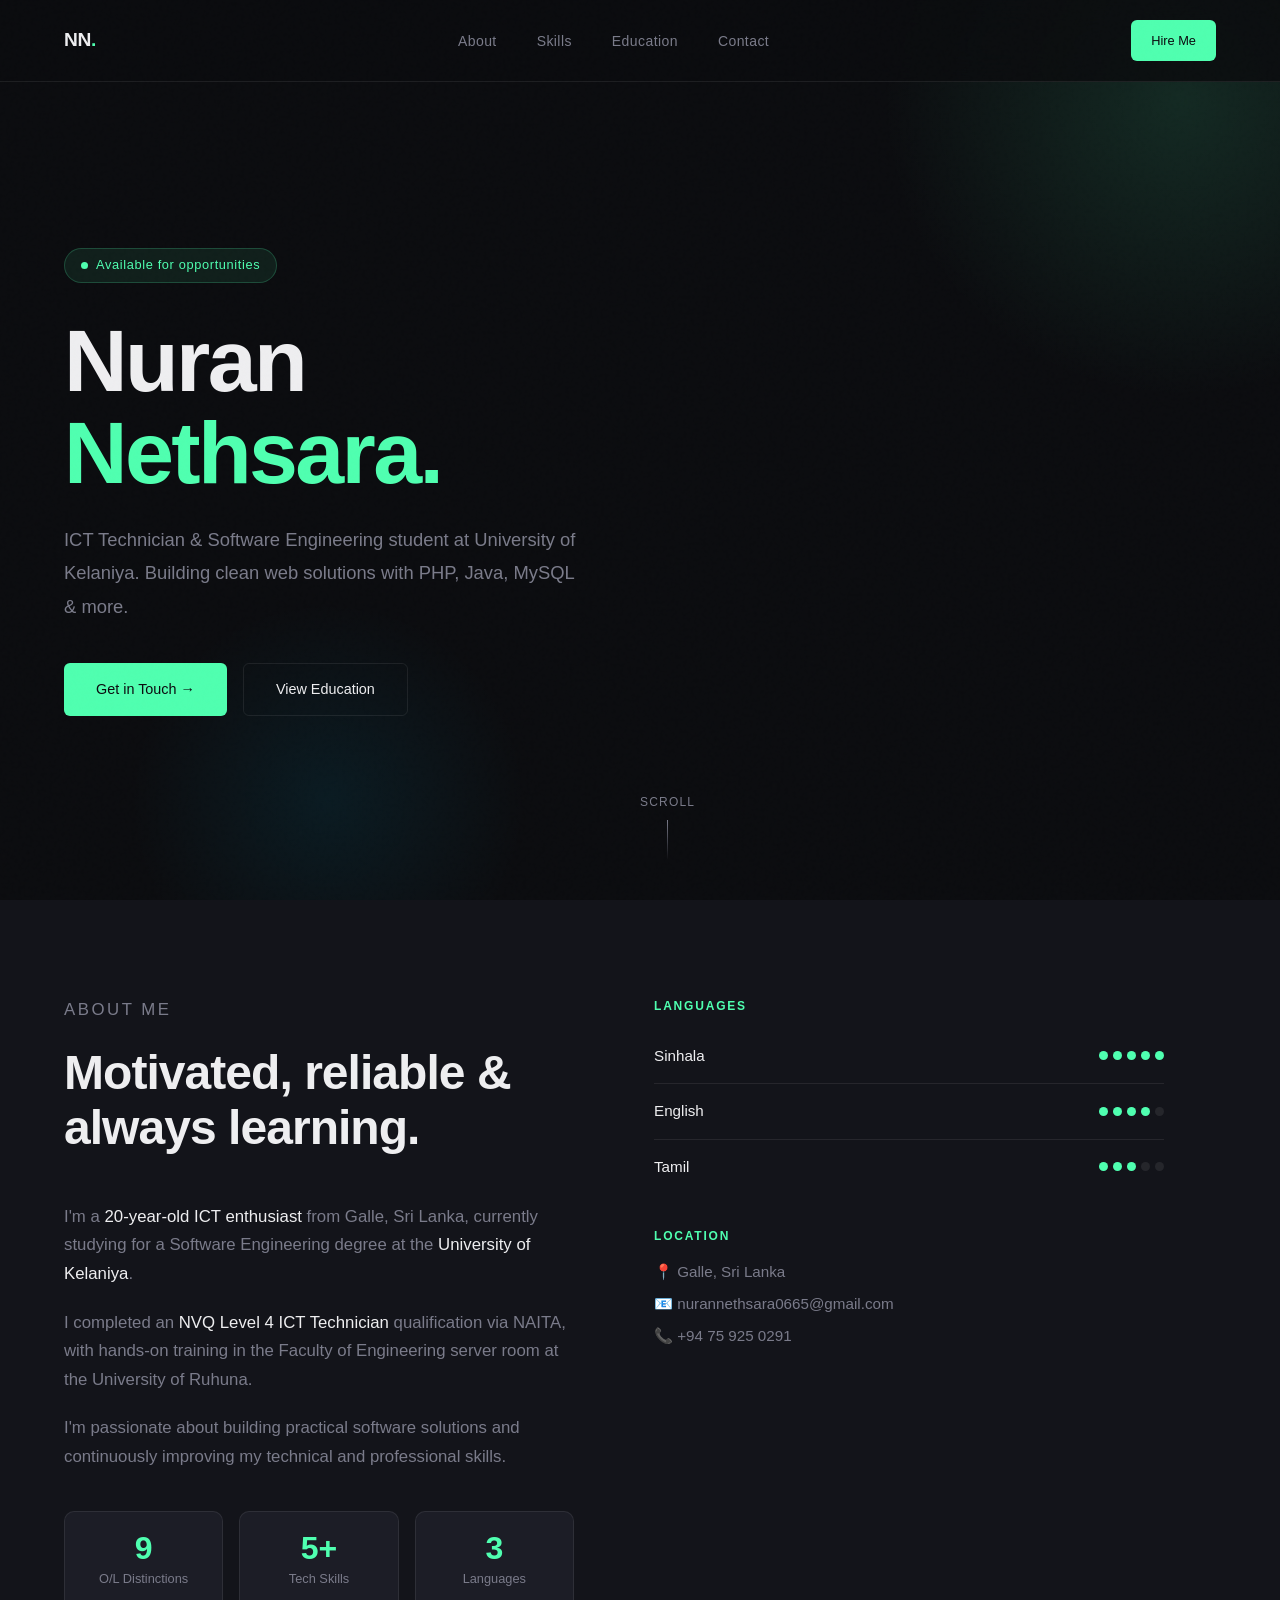
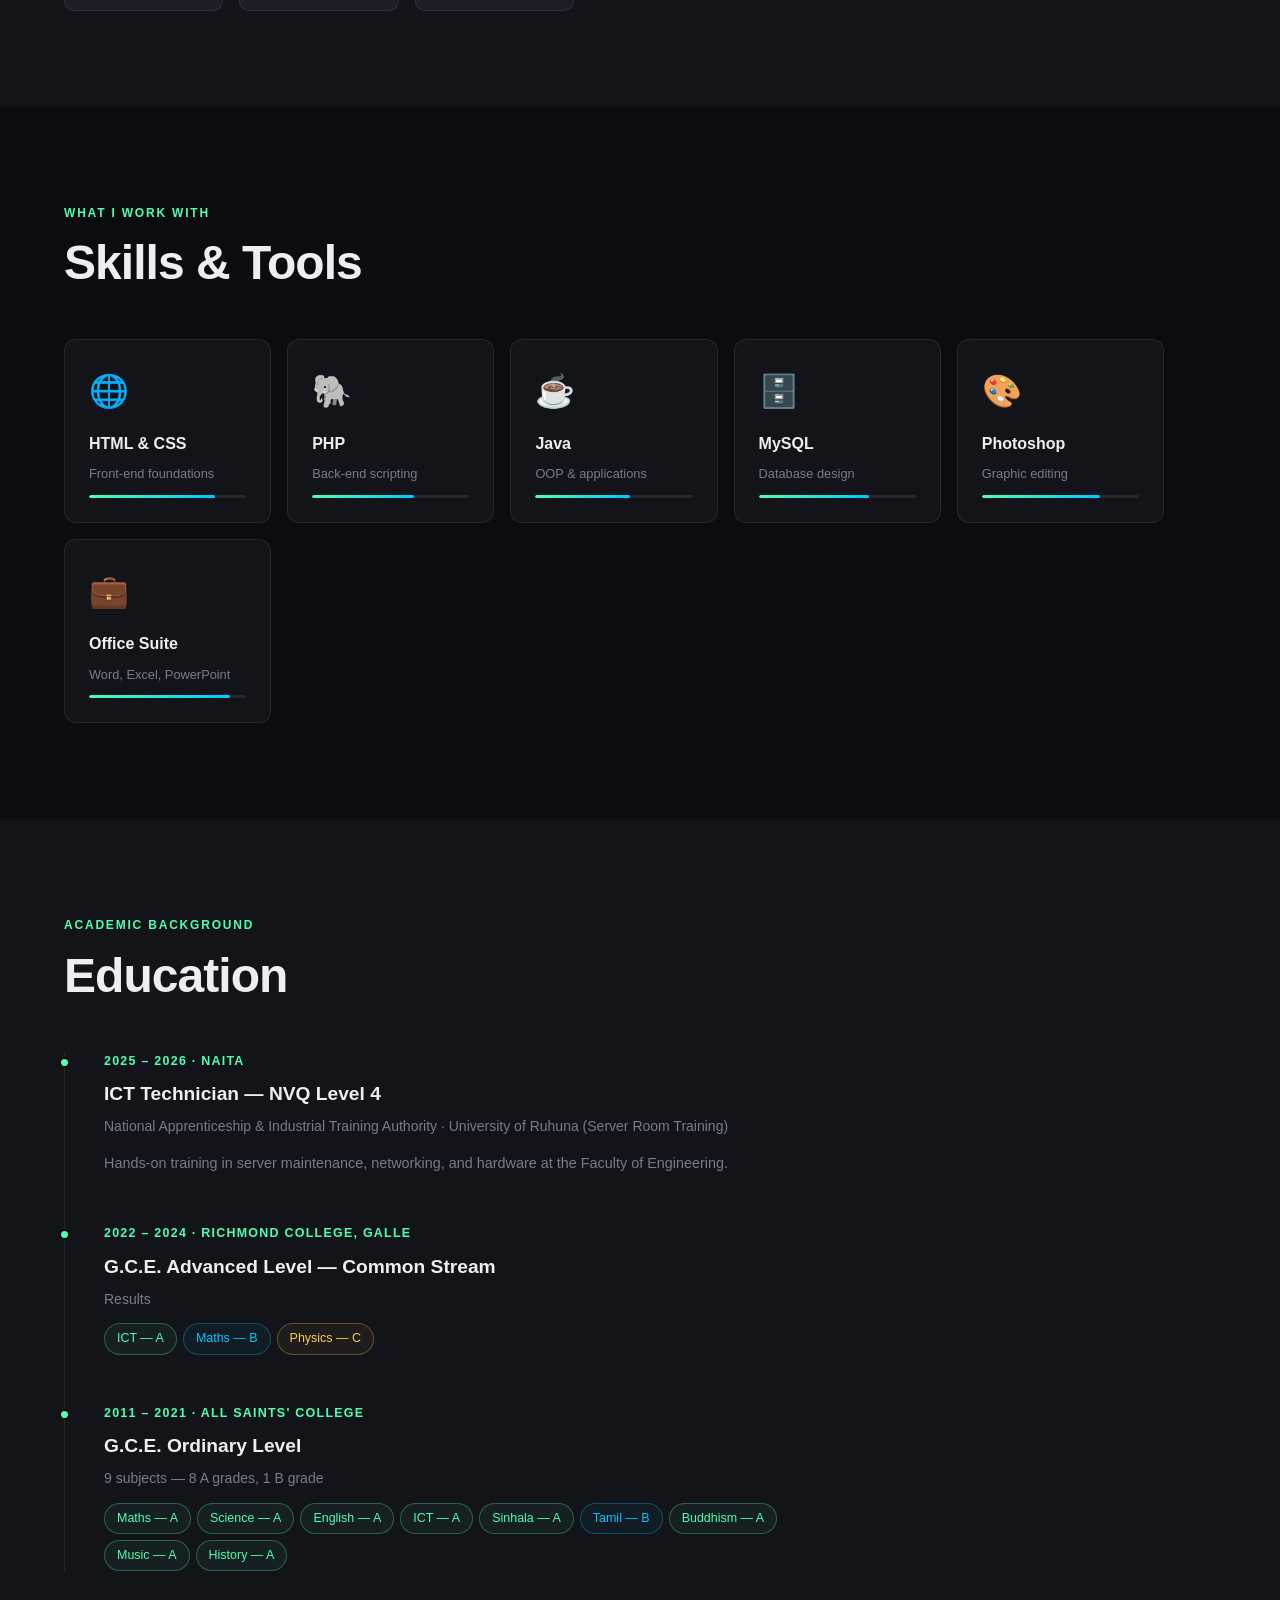
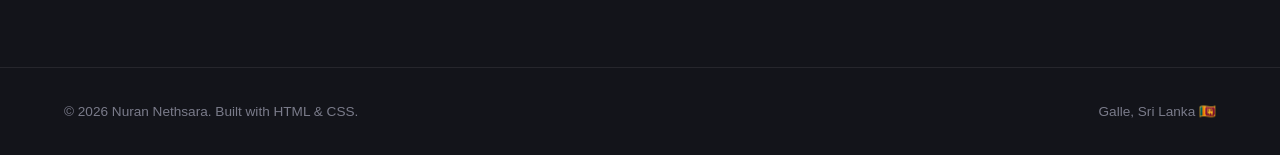
==== commit 2e106847: "Update index.html" ====
--- a/index.html
+++ b/index.html
@@ -6,6 +6,7 @@
 <title>Nuran Nethsara — ICT Technician & Developer</title>
 <link href="https://fonts.googleapis.com/css2?family=Syne:wght@400;500;600;700;800&family=DM+Sans:ital,wght@0,300;0,400;0,500;1,300&display=swap" rel="stylesheet">
 <link href="Style.css" rel="stylesheet">
+<script src="script.js"></script>
 </head>
 <body>
 
@@ -189,76 +190,11 @@
   </div>
 </section>
 
-<!-- ── CONTACT ── -->
-<section id="contact">
-  <p class="section-label">Get In Touch</p>
-  <h2 class="section-title">Let's talk.</h2>
-  <div class="contact-wrap">
-    <p class="contact-desc">
-      I'm open to internships, freelance projects, and collaborations. 
-      Feel free to reach out — I'd love to connect!
-    </p>
-    <form class="contact-form" onsubmit="handleSubmit(event)">
-      <div class="form-row">
-        <div class="form-group">
-          <label>Your Name</label>
-          <input type="text" placeholder="John Silva" required />
-        </div>
-        <div class="form-group">
-          <label>Email</label>
-          <input type="email" placeholder="john@example.com" required />
-        </div>
-      </div>
-      <div class="form-group">
-        <label>Subject</label>
-        <input type="text" placeholder="Project inquiry / Internship / Collaboration" />
-      </div>
-      <div class="form-group">
-        <label>Message</label>
-        <textarea rows="5" placeholder="Hi Nuran, I'd like to discuss..."></textarea>
-      </div>
-      <div>
-        <button type="submit" class="btn-primary">Send Message →</button>
-      </div>
-      <p id="form-msg" style="font-size:0.875rem; color:var(--accent); display:none; margin-top:0.5rem;">✓ Message sent! (Connect a form service like Formspree to make this live.)</p>
-    </form>
-    <div class="contact-links">
-      <a href="mailto:nurannethsara0665@gmail.com" class="contact-link">📧 nurannethsara0665@gmail.com</a>
-      <a href="tel:+94759250291" class="contact-link">📞 +94 75 925 0291</a>
-      <a href="https://github.com" target="_blank" class="contact-link">🐙 GitHub</a>
-      <a href="https://linkedin.com" target="_blank" class="contact-link">💼 LinkedIn</a>
-    </div>
-  </div>
-</section>
 
 <!-- ── FOOTER ── -->
 <footer>
   <span>© 2026 Nuran Nethsara. Built with HTML &amp; CSS.</span>
   <span>Galle, Sri Lanka 🇱🇰</span>
 </footer>
-
-<script>
-function handleSubmit(e) {
-  e.preventDefault();
-  document.getElementById('form-msg').style.display = 'block';
-  e.target.reset();
-}
-
-const observer = new IntersectionObserver((entries) => {
-  entries.forEach(entry => {
-    if (entry.isIntersecting) {
-      entry.target.style.opacity = '1';
-      entry.target.style.transform = 'translateY(0)';
-    }
-  });
-}, { threshold: 0.1 });
-
-document.querySelectorAll('.skill-card, .tl-item, .stat-box').forEach(el => {
-  el.style.opacity = '0';
-  el.style.transform = 'translateY(20px)';
-  el.style.transition = 'opacity 0.5s ease, transform 0.5s ease';
-  observer.observe(el);
-});
-</script>
 </body>
 </html>
